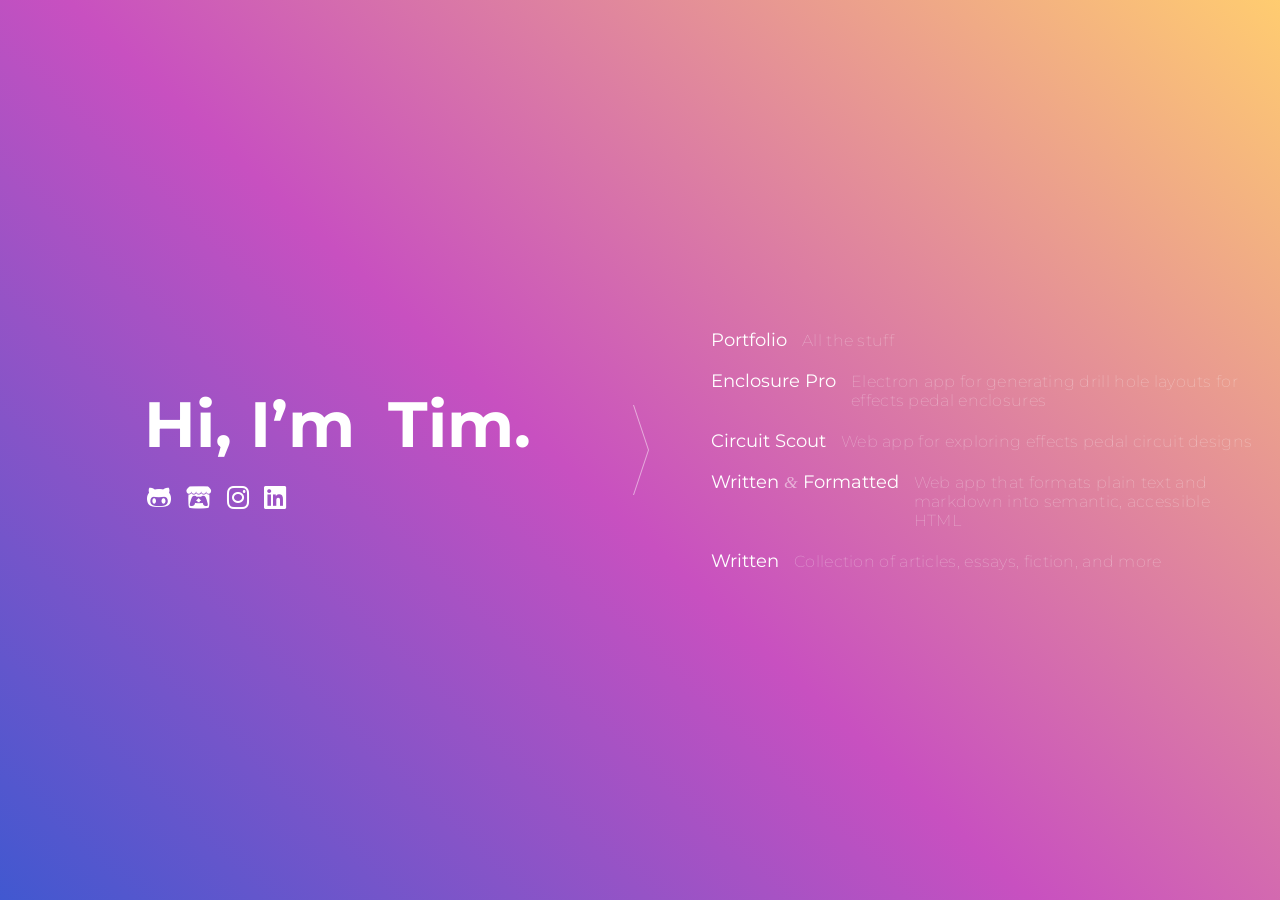
==== index.html @ 77bf146f "Add GA4, SEO metadata, sitemap generator, and robots.txt" ====
<!DOCTYPE html>
<html>
  <head>
    <!-- Google tag (gtag.js) -->
    <script async src="https://www.googletagmanager.com/gtag/js?id=G-JM2CZ1DLQ4"></script>
    <script>
      window.dataLayer = window.dataLayer || [];
      function gtag(){dataLayer.push(arguments);}
      gtag('js', new Date());

      gtag('config', 'G-JM2CZ1DLQ4');
    </script>
    <meta charset="utf-8">
    <meta name="viewport" content="width=device-width, initial-scale=1.0, maximum-scale=1.0, user-scalable=no">
    <title>Hi, I'm Tim.</title>
    <meta name="description" content="A curated collection of work by educator, media producer, and game designer Tim Samoff.">
    <link rel="canonical" href="https://samoff.com/">
    <link rel="stylesheet" href="css/reset.css">
    <link rel="stylesheet" href="css/main.css">
    <link rel="stylesheet" href="https://cdnjs.cloudflare.com/ajax/libs/font-awesome/6.5.0/css/all.min.css">
    <script type="application/ld+json">
    {
      "@context": "https://schema.org",
      "@graph": [
        {
          "@type": "WebSite",
          "@id": "https://samoff.com/#website",
          "url": "https://samoff.com/",
          "name": "Tim Samoff",
          "author": { "@id": "https://samoff.com/#person" }
        },
        {
          "@type": "Person",
          "@id": "https://samoff.com/#person",
          "name": "Tim Samoff",
          "url": "https://samoff.com",
          "sameAs": [
            "https://github.com/timsamoff",
            "https://timsamoff.itch.io",
            "https://instagram.com/timsamoff",
            "https://linkedin.com/in/timsamoff/"
          ]
        }
      ]
    }
    </script>
  </head>

<body>
    <div class="main-wrapper">
        <div class="container">
            <div class="about-me">
                Hi, I&#8217;m <span class="tim"><a href='mailto:samoff@gmail.com'>Tim</a></span>.
                <span class="regular-text links">
                    <a href="https://github.com/timsamoff"><i class="first fa-brands fa-github-alt"></i></a>
                    <a href="https://timsamoff.itch.io"><i class="fa-brands fa-itch-io"></i></a>
                    <a href="https://instagram.com/timsamoff"><i class="fa-brands fa-instagram"></i></a>
                    <a href="https://linkedin.com/in/timsamoff/"><i class="fa-brands fa-linkedin"></i></a>
                </span>
            </div>
        </div>
        
        <div class="extension-area">
            <div class="divider">
                <svg class="chevron" viewBox="0 0 24 24" preserveAspectRatio="none" fill="none" stroke="currentColor">
                    <path d="M9 18l6-6-6-6" vector-effect="non-scaling-stroke"/>
                </svg>
            </div>
            <div class="projects-list">
                <ul>
                    <li><a href="/portfolio">Portfolio</a>
                    <span class="desc">All the stuff</span></li>
                    <li><a href="/enclosure-pro">Enclosure Pro</a>
                    <span class="desc">Electron app for generating drill hole layouts for effects pedal enclosures</span></li>
                    <li><a href="/circuit-scout">Circuit Scout</a>
                    <span class="desc">Web app for exploring effects pedal circuit designs</span></li>
                    <li><a href="/written/app/">Written <em>&</em> Formatted</a>
                    <span class="desc">Web app that formats plain text and markdown into semantic, accessible HTML</span></li>
                    <li><a href="/written/">Written</a>
                    <span class="desc">Collection of articles, essays, fiction, and more</span></li>
                </ul>
            </div>
        </div>
    </div>
</body>
</html>
---- css/main.css ----
/* http://samoff.com
   by Tim Samoff
*/

@import url('https://fonts.googleapis.com/css?family=Montserrat:200,700&display=swap');

:root {
    /* Main colors */
    --color-bg-start: #4158D0;
    --color-bg-middle: #C850C0;
    --color-bg-end: #FFCC70;
    --color-text-primary: #FFF;
    --color-text-secondary: rgba(255, 255, 255, 0.5);
    --color-link-hover: #22ec36;
    
    /* Black and white variants */
    --color-black: #000;
    --color-white: #FFF;
    
    /* Transparent */
    --color-transparent: transparent;
}

html, body { 
    box-sizing: border-box; 
    height: 100vh; 
    margin: 0; 
}

body {
    font-family: 'Montserrat', sans-serif;
    background: linear-gradient(43deg, var(--color-bg-start) 0%, var(--color-bg-middle) 46%, var(--color-bg-end) 100%);
    display: flex;
    align-items: center;
    padding: 20px;
}

.main-wrapper {
    display: flex;
    align-items: center;
    margin-left: 10%; 
    flex-wrap: wrap;
    gap: 20px;
    max-width: 100%;
}

.container {
    animation: 1s ease-out slideAndFade;
}

.about-me { 
    color: var(--color-text-primary); 
    line-height: 1.2; 
    font-weight: 700; 
    font-size: 3em;
}

.extension-area {
    display: flex;
    align-items: stretch;
    margin-left: 60px;
    opacity: 0;
    animation: fadeIn 0.5s ease-out forwards;
    animation-delay: 1s; 
    flex-shrink: 0;
    max-width: 100%;
    min-height: 180px;
}

.divider {
    width: 60px;
    display: flex;
    justify-content: center;
    align-items: center;
    flex-shrink: 0; 
}

.chevron {
    width: 100%;
    height: 180px;
    display: block; 
    color: var(--color-text-secondary);
    stroke-width: 1px;
    flex-shrink: 0;
}

@keyframes expandWidth {
    0% { width: 0; opacity: 0; }
    100% { width: 100%; opacity: 1; }
}

@keyframes fadeIn {
    to { opacity: 1; }
}

.projects-list {
    overflow: hidden;
    width: 0;
    animation: expandWidth 0.8s ease-out forwards;
    animation-delay: 1s;
    margin-left: 40px;
    height: auto;
    display: flex;
    align-items: center;
    min-width: 0;
}

.projects-list ul {
    list-style: none;
    padding: 0;
    margin: 0;
    display: flex;
    flex-direction: column;
    justify-content: center;
    width: 100%;
}

.projects-list li {
    display: flex;
    align-items: baseline;
    gap: 10px;
    font-size: 0.8em;
    font-weight: 400;
    margin-bottom: 20px;
    flex-wrap: wrap;
}

.projects-list li:last-child {
    margin-bottom: 0;
}

.projects-list a {
    color: var(--color-text-primary);
    text-decoration: none;
    transition: .5s ease;
    white-space: nowrap;
    flex-shrink: 0;
}

.projects-list a:hover {
    color: var(--color-link-hover);
}

.projects-list li .desc {
    font-size: 1em;
    font-weight: 200;
    color: var(--color-text-secondary);
    letter-spacing: 0.3px;
    white-space: normal;
    opacity: 0.7;
    transition: opacity 0.3s ease;
    word-wrap: break-word;
    overflow-wrap: break-word;
    min-width: 0;
}

.projects-list li:hover .desc {
    opacity: 1;
}

.regular-text { 
    display: flex; 
    margin-top: 20px; 
    font-weight: 200; 
    font-size: .4em; 
}

.about-me a, .regular-text a { 
    color: var(--color-text-primary); 
    margin-left: 15px; 
}

.first { 
    margin-left: -12px !important; 
}

.tim a {
    display: inline-block;
    color: var(--color-text-primary);
    text-decoration: none;
    transition: color .5s ease;
    animation: pulse-puff 3s infinite ease-in-out;
}

@keyframes pulse-puff {
    0%, 100% {
        text-shadow: 0 0 0px rgba(255, 255, 255, 0);
    }
    50% {
        text-shadow: 0 0 10px rgba(255, 255, 255, 0.4),
                     0 0 20px rgba(255, 255, 255, 0.2);
    }
}

.tim a:hover {
    color: var(--color-link-hover);
    animation: none;
    text-shadow: none;
}

.tim a:hover, .links a:hover { 
    color: var(--color-link-hover); 
    transition: .5s ease; 
}

@keyframes slideAndFade {
    0% { transform: translateX(-5%); opacity: 0; }
    100% { transform: translateX(0); opacity: 1; }
}

.projects-list a em {
    font-style: italic;
    font-family: serif;
    font-weight: 400;
    color: var(--color-text-secondary);
}

/* All screens except largest (1200px+) */
@media (max-width: 1199px) {
    .main-wrapper {
        margin-left: 5%;
        flex-direction: column;
        align-items: flex-start;
        padding: 20px;
        width: 100%;
        box-sizing: border-box;
        gap: 15px;
        flex-wrap: wrap;
    }

    .container {
        width: 100%;
    }

    .about-me {
        font-size: 2em;
        line-height: 1.3;
    }

    .regular-text {
        font-size: 0.7em;
        margin-top: 12px;
        flex-wrap: wrap;
    }

    .about-me a, .regular-text a {
        margin-left: 12px;
    }

    .first {
        margin-left: -8px !important;
    }

    .extension-area {
        margin-left: 0;
        margin-top: 18px;
        flex-direction: row;
        align-items: stretch;
        width: 100%;
        box-sizing: border-box;
        min-height: 180px;
    }

    .divider {
        width: 25px;
        margin-right: 10px;
        flex-shrink: 0;
        display: flex;
        justify-content: center;
        align-items: center;
    }

    .chevron {
        height: 180px;
        width: 100%;
        flex-shrink: 0;
    }

    .projects-list {
        margin-left: 0;
        height: auto;
        width: calc(100% - 35px) !important;
        animation: none;
        opacity: 1;
        overflow: visible;
        padding: 0;
        flex: 1;
        box-sizing: border-box;
        display: flex;
        align-items: center;
    }

    .projects-list ul {
        height: auto;
        width: 100%;
    }

    .projects-list li {
        flex-direction: column;
        align-items: flex-start;
        gap: 2px;
        font-size: 1em;
        margin-bottom: 12px;
        width: 100%;
    }

    .projects-list li .desc {
        font-size: 0.9em;
        white-space: normal;
        opacity: 0.8;
        padding-left: 0;
        line-height: 1.3;
    }

    .projects-list a {
        font-size: 1em;
        white-space: nowrap;
    }

    .projects-list a em {
        font-style: italic;
        font-family: serif;
    }

    @keyframes expandWidth {
        0% { width: 0; opacity: 0; }
        100% { width: 100%; opacity: 1; }
    }
}

/* Large screens - side by side with larger fonts */
@media (min-width: 1200px) {
    .main-wrapper {
        margin-left: 10%;
        flex-direction: row;
        align-items: center;
        padding: 0;
        gap: 20px;
        flex-wrap: nowrap;
        max-width: 90vw;
    }

    .container {
        width: auto;
        flex-shrink: 0;
    }

    .about-me {
        font-size: 4em;
        line-height: 1.2;
    }

    .regular-text {
        font-size: .4em;
        margin-top: 20px;
    }

    .about-me a, .regular-text a {
        margin-left: 15px;
    }

    .first {
        margin-left: -12px !important;
    }

    .extension-area {
        margin-left: 60px;
        flex-direction: row;
        align-items: center;
        margin-top: 0;
        flex-shrink: 1;
        min-width: 0;
        max-width: 100%;
        min-height: 180px;
    }

    .divider {
        width: 60px;
        margin-right: 0;
        flex-shrink: 0;
        display: flex;
        justify-content: center;
        align-items: center;
    }

    .chevron {
        height: 180px;
        width: 100%;
    }

    .projects-list {
        height: auto;
        width: 0;
        margin-left: 40px;
        animation: expandWidth 0.8s ease-out forwards;
        animation-delay: 1s;
        overflow: visible;
        display: flex;
        align-items: center;
        opacity: 0;
        flex-shrink: 1;
        min-width: 0;
    }

    .projects-list ul {
        height: auto;
        display: flex;
        flex-direction: column;
        justify-content: center;
        width: 100%;
    }

    .projects-list li {
        flex-direction: row;
        align-items: baseline;
        gap: 15px;
        font-size: 1.1em;
        margin-bottom: 20px;
        flex-wrap: wrap;
    }

    .projects-list li:last-child {
        margin-bottom: 0;
    }

    .projects-list li .desc {
        font-size: 0.9em;
        white-space: normal;
        opacity: 0.7;
        word-wrap: break-word;
        overflow-wrap: break-word;
        flex: 1;
        min-width: 100px;
    }

    .projects-list a {
        font-size: 1em;
        flex-shrink: 0;
        white-space: nowrap;
    }
}
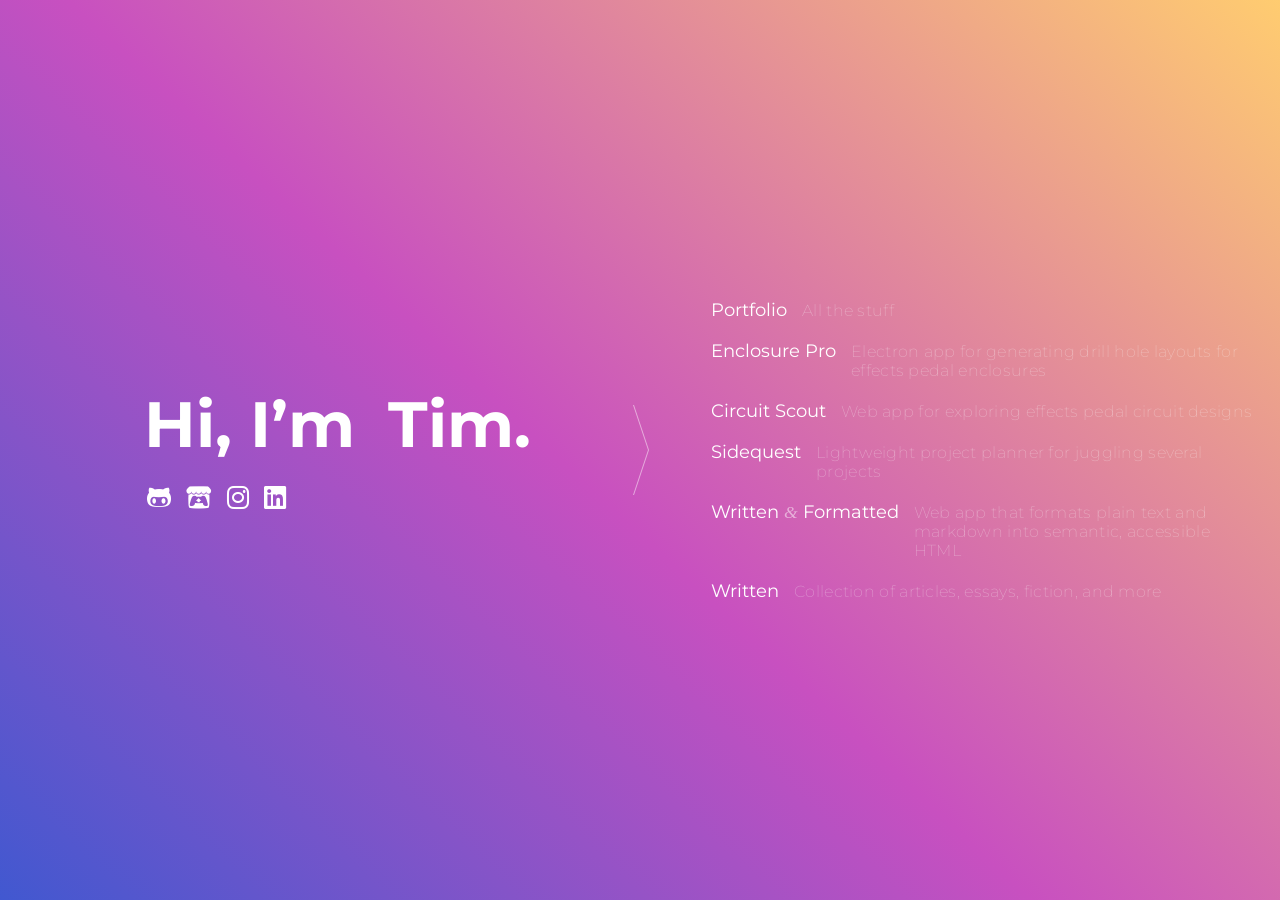
==== commit 935a0fcc: "Add Sidequest to homepage and sitemap at lowercase path" ====
--- a/index.html
+++ b/index.html
@@ -12,7 +12,7 @@
     </script>
     <meta charset="utf-8">
     <meta name="viewport" content="width=device-width, initial-scale=1.0, maximum-scale=1.0, user-scalable=no">
-    <title>Hi, I'm Tim.</title>
+    <title>Tim Samoff | Games, Writing, and Web Apps</title>
     <meta name="description" content="A curated collection of work by educator, media producer, and game designer Tim Samoff.">
     <link rel="canonical" href="https://samoff.com/">
     <link rel="stylesheet" href="css/reset.css">
@@ -74,6 +74,8 @@
                     <span class="desc">Electron app for generating drill hole layouts for effects pedal enclosures</span></li>
                     <li><a href="/circuit-scout">Circuit Scout</a>
                     <span class="desc">Web app for exploring effects pedal circuit designs</span></li>
+                    <li><a href="/sidequest/">Sidequest</a>
+                    <span class="desc">Lightweight project planner for juggling several projects</span></li>
                     <li><a href="/written/app/">Written <em>&</em> Formatted</a>
                     <span class="desc">Web app that formats plain text and markdown into semantic, accessible HTML</span></li>
                     <li><a href="/written/">Written</a>
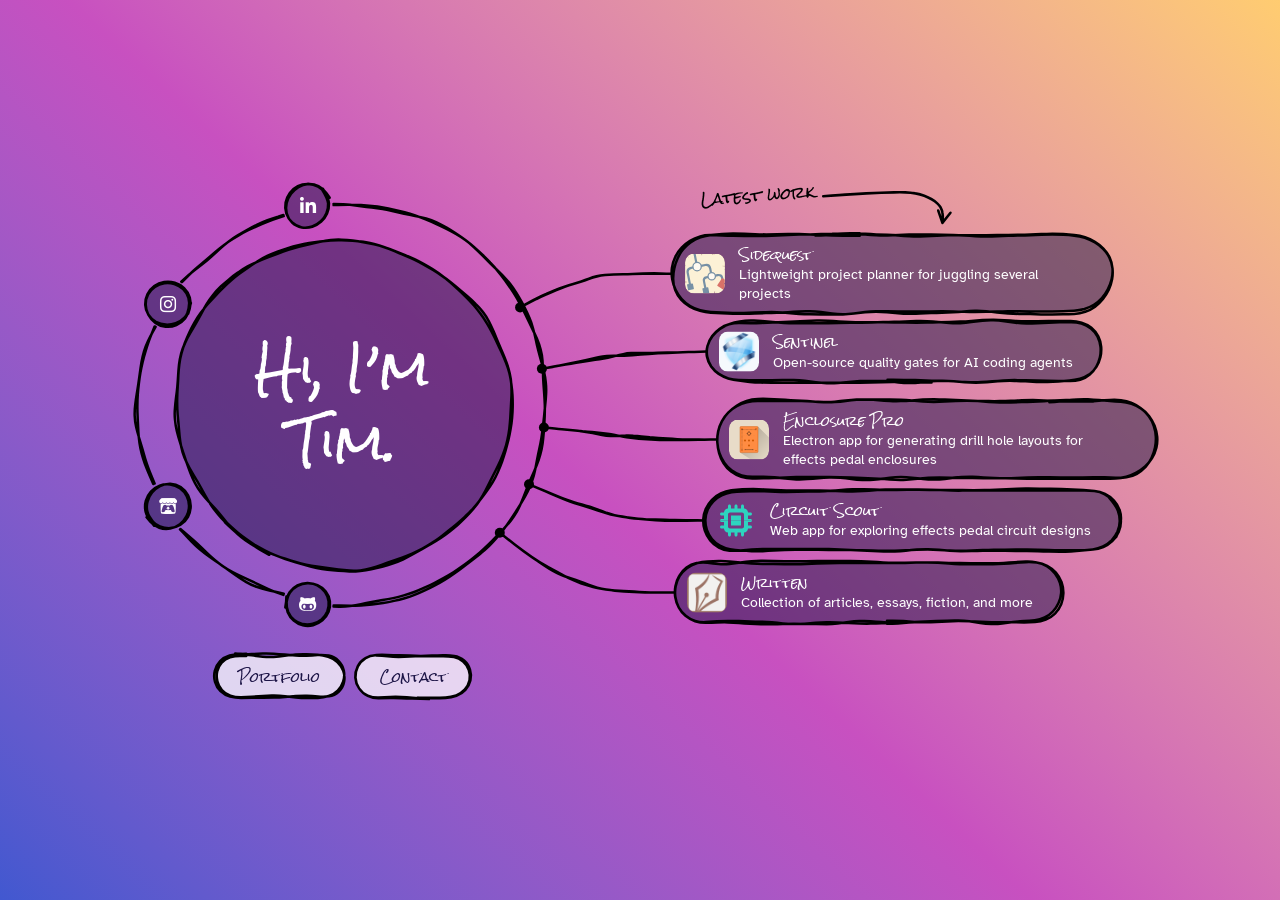
==== commit 1efaf3db: "Redesign home page with hand-drawn ring layout" ====
--- a/index.html
+++ b/index.html
@@ -1,5 +1,5 @@
 <!DOCTYPE html>
-<html>
+<html lang="en" class="no-js">
   <head>
     <!-- Google tag (gtag.js) -->
     <script async src="https://www.googletagmanager.com/gtag/js?id=G-JM2CZ1DLQ4"></script>
@@ -11,13 +11,19 @@
       gtag('config', 'G-JM2CZ1DLQ4');
     </script>
     <meta charset="utf-8">
-    <meta name="viewport" content="width=device-width, initial-scale=1.0, maximum-scale=1.0, user-scalable=no">
-    <title>Tim Samoff | Games, Writing, and Web Apps</title>
+    <meta name="viewport" content="width=device-width, initial-scale=1">
+    <title>Tim Samoff | Games, Apps, and Writing</title>
     <meta name="description" content="A curated collection of work by educator, media producer, and game designer Tim Samoff.">
     <link rel="canonical" href="https://samoff.com/">
-    <link rel="stylesheet" href="css/reset.css">
-    <link rel="stylesheet" href="css/main.css">
+    <link rel="icon" href="favicon.ico" sizes="any">
+    <link rel="icon" href="favicon.png" type="image/png" sizes="32x32">
+    <link rel="apple-touch-icon" href="apple-touch-icon.png">
+    <script>document.documentElement.className = 'js';</script>
+    <link rel="preconnect" href="https://fonts.googleapis.com">
+    <link rel="preconnect" href="https://fonts.gstatic.com" crossorigin>
+    <link rel="stylesheet" href="https://fonts.googleapis.com/css2?family=Atkinson+Hyperlegible:wght@400;700&family=Rock+Salt&display=swap">
     <link rel="stylesheet" href="https://cdnjs.cloudflare.com/ajax/libs/font-awesome/6.5.0/css/all.min.css">
+    <link rel="stylesheet" href="css/home.css">
     <script type="application/ld+json">
     {
       "@context": "https://schema.org",
@@ -46,43 +52,95 @@
     </script>
   </head>
 
-<body>
-    <div class="main-wrapper">
-        <div class="container">
-            <div class="about-me">
-                Hi, I&#8217;m <span class="tim"><a href='mailto:samoff@gmail.com'>Tim</a></span>.
-                <span class="regular-text links">
-                    <a href="https://github.com/timsamoff"><i class="first fa-brands fa-github-alt"></i></a>
-                    <a href="https://timsamoff.itch.io"><i class="fa-brands fa-itch-io"></i></a>
-                    <a href="https://instagram.com/timsamoff"><i class="fa-brands fa-instagram"></i></a>
-                    <a href="https://linkedin.com/in/timsamoff/"><i class="fa-brands fa-linkedin"></i></a>
-                </span>
-            </div>
+  <body>
+    <main class="stage">
+      <!-- Lines, circle, and arrow are drawn here by js/home.js. -->
+      <svg class="ink" aria-hidden="true" focusable="false"></svg>
+      <div class="zone" aria-hidden="true"></div>
+      <div class="orbit-probe" aria-hidden="true"></div>
+
+      <header class="hub">
+        <h1>Hi, I&#8217;m<br>Tim.</h1>
+
+        <!-- Shows the lines from js/lines.js on hover, click, or tap. -->
+        <p class="hub-say" aria-live="polite"></p>
+        <button class="hub-btn" type="button" aria-label="More about Tim"></button>
+
+        <!-- Small screens: shows the tapped project. -->
+        <div class="hub-detail" aria-live="polite">
+          <p class="d-name"></p>
+          <p class="d-desc"></p>
+          <a class="d-open" href="#">Open</a>
         </div>
-        
-        <div class="extension-area">
-            <div class="divider">
-                <svg class="chevron" viewBox="0 0 24 24" preserveAspectRatio="none" fill="none" stroke="currentColor">
-                    <path d="M9 18l6-6-6-6" vector-effect="non-scaling-stroke"/>
-                </svg>
-            </div>
-            <div class="projects-list">
-                <ul>
-                    <li><a href="/portfolio">Portfolio</a>
-                    <span class="desc">All the stuff</span></li>
-                    <li><a href="/enclosure-pro">Enclosure Pro</a>
-                    <span class="desc">Electron app for generating drill hole layouts for effects pedal enclosures</span></li>
-                    <li><a href="/circuit-scout">Circuit Scout</a>
-                    <span class="desc">Web app for exploring effects pedal circuit designs</span></li>
-                    <li><a href="/sidequest/">Sidequest</a>
-                    <span class="desc">Lightweight project planner for juggling several projects</span></li>
-                    <li><a href="/written/app/">Written <em>&</em> Formatted</a>
-                    <span class="desc">Web app that formats plain text and markdown into semantic, accessible HTML</span></li>
-                    <li><a href="/written/">Written</a>
-                    <span class="desc">Collection of articles, essays, fiction, and more</span></li>
-                </ul>
-            </div>
-        </div>
-    </div>
-</body>
-</html>+      </header>
+
+      <nav class="social" aria-label="Elsewhere">
+        <ul>
+          <li><a href="https://github.com/timsamoff" aria-label="GitHub"><i class="fa-brands fa-github-alt" aria-hidden="true"></i></a></li>
+          <li><a href="https://timsamoff.itch.io" aria-label="itch.io"><i class="fa-brands fa-itch-io" aria-hidden="true"></i></a></li>
+          <li><a href="https://instagram.com/timsamoff" aria-label="Instagram"><i class="fa-brands fa-instagram" aria-hidden="true"></i></a></li>
+          <li><a href="https://linkedin.com/in/timsamoff/" aria-label="LinkedIn"><i class="fa-brands fa-linkedin-in" aria-hidden="true"></i></a></li>
+        </ul>
+      </nav>
+
+      <section class="work" aria-labelledby="work-title">
+        <h2 class="tape" id="work-title">Latest work</h2>
+        <ul class="pills">
+          <li>
+            <a class="pill" href="/sidequest/">
+              <span class="glyph"><img src="img/sidequest.svg" alt="" width="40" height="40" draggable="false"></span>
+              <span class="pill-text">
+                <span class="name">Sidequest</span>
+                <span class="desc">Lightweight project planner for juggling several projects</span>
+              </span>
+            </a>
+          </li>
+          <li>
+            <a class="pill" href="/sentinel/">
+              <span class="glyph"><img src="img/sentinel.png" alt="" width="40" height="40" draggable="false"></span>
+              <span class="pill-text">
+                <span class="name">Sentinel</span>
+                <span class="desc">Open-source quality gates for AI coding agents</span>
+              </span>
+            </a>
+          </li>
+          <li>
+            <a class="pill" href="/enclosure-pro">
+              <span class="glyph"><img src="img/enclosure-pro.svg" alt="" width="40" height="40" draggable="false"></span>
+              <span class="pill-text">
+                <span class="name">Enclosure Pro</span>
+                <span class="desc">Electron app for generating drill hole layouts for effects pedal enclosures</span>
+              </span>
+            </a>
+          </li>
+          <li>
+            <a class="pill" href="/circuit-scout">
+              <span class="glyph"><img src="img/circuit-scout.svg" alt="" width="40" height="40" draggable="false"></span>
+              <span class="pill-text">
+                <span class="name">Circuit Scout</span>
+                <span class="desc">Web app for exploring effects pedal circuit designs</span>
+              </span>
+            </a>
+          </li>
+          <li>
+            <a class="pill" href="/written/">
+              <span class="glyph"><img src="img/written.png" alt="" width="40" height="40" draggable="false"></span>
+              <span class="pill-text">
+                <span class="name">Written</span>
+                <span class="desc">Collection of articles, essays, fiction, and more</span>
+              </span>
+            </a>
+          </li>
+        </ul>
+      </section>
+
+      <nav class="actions" aria-label="Portfolio and contact">
+        <a class="btn" href="/portfolio">Portfolio</a>
+        <a class="btn" href="mailto:samoff@gmail.com">Contact</a>
+      </nav>
+    </main>
+
+    <script src="js/lines.js"></script>
+    <script src="js/home.js"></script>
+  </body>
+</html>
--- a/css/home.css
+++ b/css/home.css
@@ -0,0 +1,536 @@
+/* Home page. The wide and compact layouts share one set of markup; see CLAUDE.md.
+   The compact breakpoint must match the media query string in js/home.js. */
+
+:root {
+    --bg-start: #4158D0;
+    --bg-middle: #C850C0;
+    --bg-end: #FFCC70;
+    --ink: #1c1446;
+    --pen: #000;    /* Every drawn line: circle, ring, pill and icon outlines, connectors. */
+    --note: #fff;   /* Handwritten social names. */
+    --label: #000;  /* The "Latest work" note and its arrow. */
+    --paper: #fff;
+    /* Wash behind white text. Lighter fails contrast at the yellow end. */
+    --tint: rgba(28, 20, 70, 0.5);
+    --line: 2.5px;
+    --edge: 34px;   /* How far outside the ring still counts as the ring. js/home.js measures it. */
+    --font: 'Atkinson Hyperlegible', sans-serif;
+    --display: 'Rock Salt', cursive;
+}
+
+*, *::before, *::after { box-sizing: border-box; }
+
+html { height: 100%; }
+
+body {
+    margin: 0;
+    min-height: 100vh;
+    min-height: 100dvh;
+    font-family: var(--font);
+    color: var(--paper);
+    background: linear-gradient(43deg, var(--bg-start) 0%, var(--bg-middle) 46%, var(--bg-end) 100%) fixed;
+}
+
+/* The same colors as OKLCH, so JS can sway --hue while lightness, and contrast, hold.
+   These override the hex values above in any browser that supports OKLCH. */
+@supports (color: oklch(0.5 0.1 0)) {
+    :root {
+        --bg-start: oklch(0.514 0.186 calc(270.3 + var(--hue, 0)));
+        --bg-middle: oklch(0.628 0.2 calc(330.3 + var(--hue, 0)));
+        --bg-end: oklch(0.872 0.124 calc(80.7 + var(--hue, 0)));
+    }
+}
+
+ul { list-style: none; margin: 0; padding: 0; }
+h1, h2, p { margin: 0; }
+
+.stage {
+    position: relative;
+    height: 100vh;
+    height: 100dvh;
+    min-height: 320px;
+    overflow-x: clip;
+}
+
+/* ---------- Drawn lines ---------- */
+
+.ink {
+    position: absolute;
+    inset: 0;
+    width: 100%;
+    height: 100%;
+    pointer-events: none;
+}
+
+.ink path, .ink circle {
+    fill: none;
+    stroke: var(--pen);
+    stroke-width: var(--line);
+    stroke-linecap: round;
+    stroke-linejoin: round;
+}
+
+.ink .ink-node { fill: var(--pen); stroke: none; }
+.ink .ink-arrow { stroke: var(--label); }
+
+/* Each outlined shape is a wash (sk-fill) under two pen passes (sk-stroke). */
+.ink .sk-fill { fill: var(--tint); stroke: none; }
+.ink .sk-fill.sk-btn { fill: var(--paper); fill-opacity: 0.75; }
+.ink .sk-fill.sk-btn.is-hot { fill: var(--tint); fill-opacity: 1; }
+.ink .sk-fill.sk-badge.is-hot,
+.ink .sk-fill.is-on { fill: var(--paper); }
+.ink .sk-stroke.sk-pill.is-hot { stroke-width: 4px; }
+
+/* ---------- Circle ---------- */
+
+.zone, .hub {
+    position: absolute;
+    left: var(--cx);
+    top: var(--cy);
+    translate: -50% -50%;
+    border-radius: 50%;
+    touch-action: none;
+}
+
+.zone {
+    width: calc(2 * (var(--orbit-r) + var(--edge)));
+    height: calc(2 * (var(--orbit-r) + var(--edge)));
+}
+
+.orbit-probe {
+    position: absolute;
+    left: 0;
+    top: 0;
+    width: var(--orbit-r);
+    height: 0;
+    visibility: hidden;
+}
+
+.hub {
+    width: calc(2 * var(--hub-r));
+    height: calc(2 * var(--hub-r));
+    display: grid;
+    place-items: center;
+    text-align: center;
+}
+
+.hub h1 {
+    font-family: var(--display);
+    font-weight: 400;
+    font-size: calc(var(--hub-r) * 0.3);
+    line-height: 1.5;
+    user-select: none;
+}
+
+.hub-detail { display: none; }
+
+/* The greeting and the line that replaces it share the same spot. */
+.hub h1, .hub-say { grid-area: 1 / 1; }
+
+.hub-say {
+    max-width: calc(var(--hub-r) * 1.6);
+    font-family: var(--display);
+    font-size: calc(var(--hub-r) * 0.24);
+    line-height: 1.5;
+    text-wrap: balance;
+    white-space: pre-line;   /* A newline in js/lines.js forces a break. */
+    opacity: 0;
+    pointer-events: none;
+    user-select: none;
+}
+
+.is-saying h1 { opacity: 0; }
+
+.is-saying .hub-say {
+    opacity: 1;
+    animation: write-on 0.4s steps(7) both;
+}
+
+/* The greeting wipes back in the same way. JS removes the class when it finishes. */
+.wipe-in h1 { animation: write-on 0.4s steps(7) both; }
+
+.has-detail .hub-say,
+.has-detail .hub-btn { display: none; }
+
+/* Wipes text in from the left in a few steps, like handwriting. */
+@keyframes write-on {
+    from { clip-path: inset(-20% 100% -20% -10%); }
+    to { clip-path: inset(-20% -10% -20% -10%); }
+}
+
+@media (prefers-reduced-motion: reduce) {
+    .is-saying .hub-say,
+    .wipe-in h1,
+    .social-note.is-on { animation: none; }
+}
+
+/* Invisible button covering the circle. */
+.hub-btn {
+    position: absolute;
+    inset: 0;
+    padding: 0;
+    border: 0;
+    border-radius: 50%;
+    background: none;
+    cursor: pointer;
+    touch-action: none;
+    -webkit-tap-highlight-color: transparent;
+}
+
+.hub-btn:focus-visible {
+    outline: 3px solid var(--paper);
+    outline-offset: -6px;
+}
+
+/* Without JavaScript nothing draws the circle, so CSS does. */
+.no-js .hub,
+.no-js .pill,
+.no-js .social a {
+    border: var(--line) solid var(--pen);
+    background: var(--tint);
+}
+.no-js .btn { background: rgba(255, 255, 255, 0.75); }
+
+/* ---------- Shared pieces ---------- */
+
+/* The "Latest work" note. */
+.tape {
+    display: inline-block;
+    color: var(--label);
+    font-family: var(--display);
+    font-size: 0.95rem;
+    font-weight: 400;
+    line-height: 1.4;
+    white-space: nowrap;
+    rotate: -4deg;
+}
+
+.pill {
+    display: flex;
+    align-items: center;
+    gap: 14px;
+    color: var(--paper);
+    text-decoration: none;
+    border-radius: 999px;
+    -webkit-tap-highlight-color: transparent;
+}
+
+.glyph {
+    position: relative;
+    flex: none;
+    display: block;
+    width: 40px;
+    height: 40px;
+}
+
+.glyph img {
+    display: block;
+    width: 100%;
+    height: 100%;
+    border-radius: 22%;
+}
+
+/* Two-tone ring: white between two ink lines, so it shows at both ends of the gradient. */
+.pill:focus-visible,
+.social a:focus-visible {
+    outline: 3px solid var(--paper);
+    outline-offset: 2px;
+    box-shadow: 0 0 0 7px var(--ink);
+}
+
+.social a {
+    display: grid;
+    place-items: center;
+    width: 44px;
+    height: 44px;
+    border-radius: 50%;
+    color: var(--paper);
+    font-size: 1.15rem;
+    text-decoration: none;
+    touch-action: none;
+}
+
+.social a:hover,
+.social a:focus-visible { color: var(--ink); }
+
+/* Handwritten name that appears beside a hovered or focused social icon.
+   JS creates it and sets left and top. */
+.social-note {
+    position: absolute;
+    translate: -50% -50%;
+    rotate: -4deg;
+    font-family: var(--display);
+    font-size: 0.8rem;
+    line-height: 1.4;
+    color: var(--note);
+    white-space: nowrap;
+    pointer-events: none;
+    opacity: 0;
+}
+
+.social-note.is-on {
+    opacity: 1;
+    animation: write-on 0.3s steps(5) both;
+}
+
+.actions {
+    position: absolute;
+    display: flex;
+    gap: 12px;
+}
+
+.btn, .d-open {
+    display: inline-block;
+    color: var(--ink);
+    font-family: var(--display);
+    font-weight: 400;
+    line-height: 1.2;
+    text-decoration: none;
+    border-radius: 999px;
+    white-space: nowrap;
+}
+
+.btn {
+    padding: 14px 24px 12px;
+    font-size: 0.82rem;
+}
+
+/* Hover and focus turn the text white on the dark wash. Hover is limited to devices that
+   hover, since touch leaves :hover stuck. */
+.btn:focus-visible,
+.d-open:focus-visible { color: var(--paper); }
+
+@media (hover: hover) {
+    .btn:hover,
+    .d-open:hover { color: var(--paper); }
+}
+
+.btn:focus-visible,
+.d-open:focus-visible {
+    outline: 3px solid var(--paper);
+    outline-offset: 5px;
+}
+
+/* Without JavaScript the angles are not set, so five entries get fixed ones. */
+.no-js .pills li:nth-child(1) { --a: -90deg; }
+.no-js .pills li:nth-child(2) { --a: -18deg; }
+.no-js .pills li:nth-child(3) { --a: 54deg; }
+.no-js .pills li:nth-child(4) { --a: 126deg; }
+.no-js .pills li:nth-child(5) { --a: 198deg; }
+
+/* ---------- Wide layout ---------- */
+
+@media (min-width: 821px) and (min-height: 601px) {
+    .stage {
+        --hub-r: clamp(110px, min(13vw, 22vh), 200px);
+        --orbit-r: calc(var(--hub-r) + 36px);
+        /* The ring (plus the icons riding it), the gap, and the pill column are
+           centered as one block. 22px is half a social icon. */
+        --ring-w: calc(2 * var(--orbit-r) + 44px);
+        --gap: clamp(56px, 8vw, 150px);
+        --col: min(492px, 100vw - var(--ring-w) - var(--gap) - 48px);
+        --cx: calc(50% - (var(--ring-w) + var(--gap) + var(--col)) / 2 + var(--ring-w) / 2);
+        --cy: 45%;
+    }
+
+    /* Social icons ride the ring. JS turns it by setting --theta on the stage. */
+    .social li {
+        position: absolute;
+        left: var(--cx);
+        top: var(--cy);
+        width: 0;
+        height: 0;
+        --turn: calc(var(--theta, 0deg) + var(--a));
+        transform: rotate(var(--turn)) translateX(var(--orbit-r)) rotate(calc(-1 * var(--turn)));
+    }
+    .social li:nth-child(1) { --a: 100deg; }
+    .social li:nth-child(2) { --a: 150deg; }
+    .social li:nth-child(3) { --a: 210deg; }
+    .social li:nth-child(4) { --a: 260deg; }
+
+    .social a {
+        position: absolute;
+        left: -22px;
+        top: -22px;
+    }
+
+    .work {
+        position: absolute;
+        left: calc(var(--cx) + var(--ring-w) / 2 + var(--gap));
+        width: var(--col);
+        top: var(--cy);
+        translate: 0 -50%;
+    }
+
+    .tape { margin: 0 0 26px 30px; }
+
+    .pills {
+        display: flex;
+        flex-direction: column;
+        align-items: flex-start;
+        gap: 14px;
+    }
+
+    .pills li:nth-child(2), .pills li:nth-child(4) { margin-left: 34px; }
+    .pills li:nth-child(3) { margin-left: 52px; }
+
+    .pill {
+        max-width: 440px;
+        padding: 10px 30px 10px 12px;
+    }
+
+    .pill-text { display: block; }
+
+    .name {
+        display: block;
+        font-family: var(--display);
+        font-weight: 400;
+        font-size: 0.8rem;
+        line-height: 1.5;
+    }
+
+    .desc {
+        display: block;
+        margin-top: 2px;
+        font-size: 0.88rem;
+        line-height: 1.3;
+    }
+
+    .pill:hover .name {
+        text-decoration: underline;
+        text-decoration-thickness: 2px;
+        text-underline-offset: 3px;
+    }
+
+    .actions {
+        left: var(--cx);
+        top: calc(var(--cy) + var(--orbit-r) + 48px);
+        translate: -50% 0;
+    }
+}
+
+/* ---------- Compact layout ---------- */
+
+@media (max-width: 820px), (max-height: 600px) {
+    .stage {
+        --size: min(100vw - 24px, 100dvh - 200px, 420px);
+        --orbit-r: calc(var(--size) / 2 - 26px);
+        --hub-r: calc(var(--orbit-r) - 38px);
+        --cx: 50%;
+        /* Centered between the label at the top and the buttons at the bottom. */
+        --cy: calc(50dvh - 42px);
+    }
+
+    .tape {
+        position: absolute;
+        left: 16px;
+        top: 18px;
+    }
+
+    /* Project circles ride the ring. */
+    .pills li {
+        position: absolute;
+        left: var(--cx);
+        top: var(--cy);
+        width: 0;
+        height: 0;
+        --turn: calc(var(--theta, 0deg) + var(--a));
+        transform: rotate(var(--turn)) translateX(var(--orbit-r)) rotate(calc(-1 * var(--turn)));
+    }
+    /* js/home.js sets --a on each item, spacing them evenly for any count. */
+
+    .pill {
+        position: absolute;
+        left: -26px;
+        top: -26px;
+        width: 52px;
+        height: 52px;
+        justify-content: center;
+        touch-action: none;
+    }
+
+    .glyph { width: 30px; height: 30px; }
+
+    /* Name and description stay available to screen readers. */
+    .pill-text,
+    .has-detail .hub h1 {
+        position: absolute;
+        width: 1px;
+        height: 1px;
+        overflow: hidden;
+        clip-path: inset(50%);
+        white-space: nowrap;
+    }
+
+    .has-detail .hub-detail {
+        display: flex;
+        flex-direction: column;
+        align-items: center;
+        gap: 6px;
+        padding: 0 calc(var(--hub-r) * 0.24);
+    }
+
+    .d-name {
+        font-family: var(--display);
+        font-weight: 400;
+        font-size: 0.78rem;
+        line-height: 1.4;
+    }
+
+    .d-desc {
+        font-size: 0.78rem;
+        line-height: 1.3;
+    }
+
+    .d-open {
+        margin-top: 8px;
+        padding: 11px 20px 9px;
+        font-size: 0.72rem;
+    }
+
+    .social {
+        position: absolute;
+        left: 0;
+        right: 0;
+        bottom: 78px;
+    }
+
+    .social ul {
+        display: flex;
+        justify-content: center;
+        gap: 14px;
+    }
+
+    .actions {
+        left: 0;
+        right: 0;
+        bottom: 16px;
+        justify-content: center;
+    }
+}
+
+/* Short and wide (a phone on its side): circle left, everything else right. */
+@media (max-height: 600px) and (min-aspect-ratio: 5/4) {
+    .stage {
+        --size: min(100dvh - 40px, 46vw, 420px);
+        --cx: 27%;
+        --cy: 50%;
+    }
+
+    .tape {
+        left: 56%;
+        top: 16%;
+    }
+
+    .social {
+        left: 50%;
+        bottom: auto;
+        top: calc(50% - 34px);
+    }
+
+    .actions {
+        left: 50%;
+        bottom: auto;
+        top: calc(50% + 30px);
+    }
+}
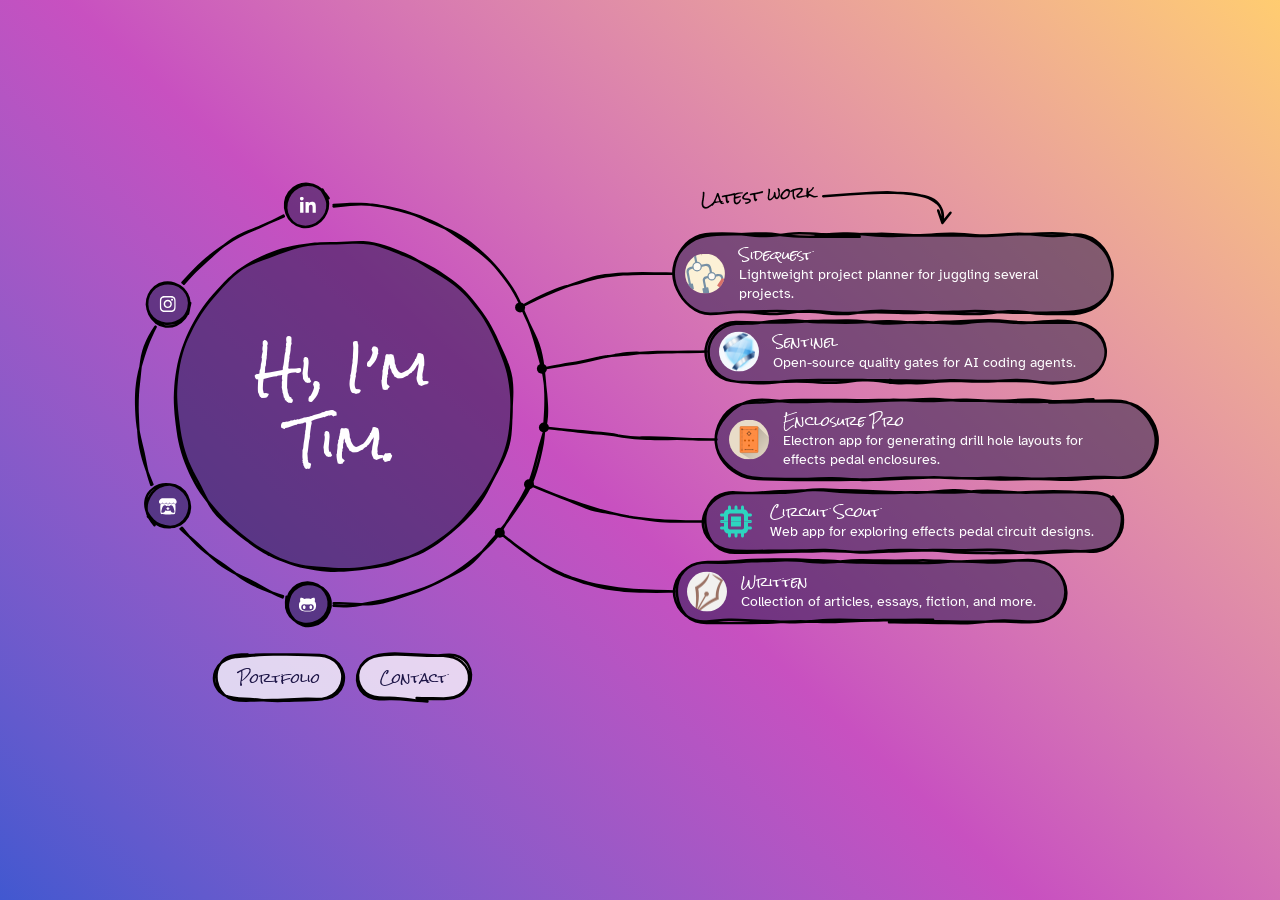
==== commit 7194353e: "Add gate checks, tokens, a11y fixes, circle icons, and icon refresh script" ====
--- a/index.html
+++ b/index.html
@@ -13,7 +13,7 @@
     <meta charset="utf-8">
     <meta name="viewport" content="width=device-width, initial-scale=1">
     <title>Tim Samoff | Games, Apps, and Writing</title>
-    <meta name="description" content="A curated collection of work by educator, media producer, and game designer Tim Samoff.">
+    <meta name="description" content="Tim Samoff is a Southern California-based game designer, educator, and media producer creating games, apps, interactive experiences, and written work.">
     <link rel="canonical" href="https://samoff.com/">
     <link rel="icon" href="favicon.ico" sizes="any">
     <link rel="icon" href="favicon.png" type="image/png" sizes="32x32">
@@ -22,7 +22,6 @@
     <link rel="preconnect" href="https://fonts.googleapis.com">
     <link rel="preconnect" href="https://fonts.gstatic.com" crossorigin>
     <link rel="stylesheet" href="https://fonts.googleapis.com/css2?family=Atkinson+Hyperlegible:wght@400;700&family=Rock+Salt&display=swap">
-    <link rel="stylesheet" href="https://cdnjs.cloudflare.com/ajax/libs/font-awesome/6.5.0/css/all.min.css">
     <link rel="stylesheet" href="css/home.css">
     <script type="application/ld+json">
     {
@@ -64,7 +63,6 @@
 
         <!-- Shows the lines from js/lines.js on hover, click, or tap. -->
         <p class="hub-say" aria-live="polite"></p>
-        <button class="hub-btn" type="button" aria-label="More about Tim"></button>
 
         <!-- Small screens: shows the tapped project. -->
         <div class="hub-detail" aria-live="polite">
@@ -74,15 +72,6 @@
         </div>
       </header>
 
-      <nav class="social" aria-label="Elsewhere">
-        <ul>
-          <li><a href="https://github.com/timsamoff" aria-label="GitHub"><i class="fa-brands fa-github-alt" aria-hidden="true"></i></a></li>
-          <li><a href="https://timsamoff.itch.io" aria-label="itch.io"><i class="fa-brands fa-itch-io" aria-hidden="true"></i></a></li>
-          <li><a href="https://instagram.com/timsamoff" aria-label="Instagram"><i class="fa-brands fa-instagram" aria-hidden="true"></i></a></li>
-          <li><a href="https://linkedin.com/in/timsamoff/" aria-label="LinkedIn"><i class="fa-brands fa-linkedin-in" aria-hidden="true"></i></a></li>
-        </ul>
-      </nav>
-
       <section class="work" aria-labelledby="work-title">
         <h2 class="tape" id="work-title">Latest work</h2>
         <ul class="pills">
@@ -91,7 +80,7 @@
               <span class="glyph"><img src="img/sidequest.svg" alt="" width="40" height="40" draggable="false"></span>
               <span class="pill-text">
                 <span class="name">Sidequest</span>
-                <span class="desc">Lightweight project planner for juggling several projects</span>
+                <span class="desc">Lightweight project planner for juggling several projects.</span>
               </span>
             </a>
           </li>
@@ -100,7 +89,7 @@
               <span class="glyph"><img src="img/sentinel.png" alt="" width="40" height="40" draggable="false"></span>
               <span class="pill-text">
                 <span class="name">Sentinel</span>
-                <span class="desc">Open-source quality gates for AI coding agents</span>
+                <span class="desc">Open-source quality gates for AI coding agents.</span>
               </span>
             </a>
           </li>
@@ -109,7 +98,7 @@
               <span class="glyph"><img src="img/enclosure-pro.svg" alt="" width="40" height="40" draggable="false"></span>
               <span class="pill-text">
                 <span class="name">Enclosure Pro</span>
-                <span class="desc">Electron app for generating drill hole layouts for effects pedal enclosures</span>
+                <span class="desc">Electron app for generating drill hole layouts for effects pedal enclosures.</span>
               </span>
             </a>
           </li>
@@ -118,7 +107,7 @@
               <span class="glyph"><img src="img/circuit-scout.svg" alt="" width="40" height="40" draggable="false"></span>
               <span class="pill-text">
                 <span class="name">Circuit Scout</span>
-                <span class="desc">Web app for exploring effects pedal circuit designs</span>
+                <span class="desc">Web app for exploring effects pedal circuit designs.</span>
               </span>
             </a>
           </li>
@@ -127,12 +116,22 @@
               <span class="glyph"><img src="img/written.png" alt="" width="40" height="40" draggable="false"></span>
               <span class="pill-text">
                 <span class="name">Written</span>
-                <span class="desc">Collection of articles, essays, fiction, and more</span>
+                <span class="desc">Collection of articles, essays, fiction, and more.</span>
               </span>
             </a>
           </li>
         </ul>
       </section>
+
+      <!-- Icons: Font Awesome Free 6.5.0, CC BY 4.0, fontawesome.com -->
+      <nav class="social" aria-label="Elsewhere">
+        <ul>
+          <li><a href="https://github.com/timsamoff" aria-label="GitHub"><svg viewBox="0 0 480 512" aria-hidden="true" focusable="false"><path d="M186.1 328.7c0 20.9-10.9 55.1-36.7 55.1s-36.7-34.2-36.7-55.1 10.9-55.1 36.7-55.1 36.7 34.2 36.7 55.1zM480 278.2c0 31.9-3.2 65.7-17.5 95-37.9 76.6-142.1 74.8-216.7 74.8-75.8 0-186.2 2.7-225.6-74.8-14.6-29-20.2-63.1-20.2-95 0-41.9 13.9-81.5 41.5-113.6-5.2-15.8-7.7-32.4-7.7-48.8 0-21.5 4.9-32.3 14.6-51.8 45.3 0 74.3 9 108.8 36 29-6.9 58.8-10 88.7-10 27 0 54.2 2.9 80.4 9.2 34-26.7 63-35.2 107.8-35.2 9.8 19.5 14.6 30.3 14.6 51.8 0 16.4-2.6 32.7-7.7 48.2 27.5 32.4 39 72.3 39 114.2zm-64.3 50.5c0-43.9-26.7-82.6-73.5-82.6-18.9 0-37 3.4-56 6-14.9 2.3-29.8 3.2-45.1 3.2-15.2 0-30.1-.9-45.1-3.2-18.7-2.6-37-6-56-6-46.8 0-73.5 38.7-73.5 82.6 0 87.8 80.4 101.3 150.4 101.3h48.2c70.3 0 150.6-13.4 150.6-101.3zm-82.6-55.1c-25.8 0-36.7 34.2-36.7 55.1s10.9 55.1 36.7 55.1 36.7-34.2 36.7-55.1-10.9-55.1-36.7-55.1z"/></svg></a></li>
+          <li><a href="https://timsamoff.itch.io" aria-label="itch.io"><svg viewBox="0 0 512 512" aria-hidden="true" focusable="false"><path d="M71.92 34.77C50.2 47.67 7.4 96.84 7 109.73v21.34c0 27.06 25.29 50.84 48.25 50.84 27.57 0 50.54-22.85 50.54-50 0 27.12 22.18 50 49.76 50s49-22.85 49-50c0 27.12 23.59 50 51.16 50h.5c27.57 0 51.16-22.85 51.16-50 0 27.12 21.47 50 49 50s49.76-22.85 49.76-50c0 27.12 23 50 50.54 50 23 0 48.25-23.78 48.25-50.84v-21.34c-.4-12.9-43.2-62.07-64.92-75C372.56 32.4 325.76 32 256 32S91.14 33.1 71.92 34.77zm132.32 134.39c-22 38.4-77.9 38.71-99.85.25-13.17 23.14-43.17 32.07-56 27.66-3.87 40.15-13.67 237.13 17.73 269.15 80 18.67 302.08 18.12 379.76 0 31.65-32.27 21.32-232 17.75-269.15-12.92 4.44-42.88-4.6-56-27.66-22 38.52-77.85 38.1-99.85-.24-7.1 12.49-23.05 28.94-51.76 28.94a57.54 57.54 0 0 1-51.75-28.94zm-41.58 53.77c16.47 0 31.09 0 49.22 19.78a436.91 436.91 0 0 1 88.18 0C318.22 223 332.85 223 349.31 223c52.33 0 65.22 77.53 83.87 144.45 17.26 62.15-5.52 63.67-33.95 63.73-42.15-1.57-65.49-32.18-65.49-62.79-39.25 6.43-101.93 8.79-155.55 0 0 30.61-23.34 61.22-65.49 62.79-28.42-.06-51.2-1.58-33.94-63.73 18.67-67 31.56-144.45 83.88-144.45zM256 270.79s-44.38 40.77-52.35 55.21l29-1.17v25.32c0 1.55 21.34.16 23.33.16 11.65.54 23.31 1 23.31-.16v-25.28l29 1.17c-8-14.48-52.35-55.24-52.35-55.24z"/></svg></a></li>
+          <li><a href="https://instagram.com/timsamoff" aria-label="Instagram"><svg viewBox="0 0 448 512" aria-hidden="true" focusable="false"><path d="M224.1 141c-63.6 0-114.9 51.3-114.9 114.9s51.3 114.9 114.9 114.9S339 319.5 339 255.9 287.7 141 224.1 141zm0 189.6c-41.1 0-74.7-33.5-74.7-74.7s33.5-74.7 74.7-74.7 74.7 33.5 74.7 74.7-33.6 74.7-74.7 74.7zm146.4-194.3c0 14.9-12 26.8-26.8 26.8-14.9 0-26.8-12-26.8-26.8s12-26.8 26.8-26.8 26.8 12 26.8 26.8zm76.1 27.2c-1.7-35.9-9.9-67.7-36.2-93.9-26.2-26.2-58-34.4-93.9-36.2-37-2.1-147.9-2.1-184.9 0-35.8 1.7-67.6 9.9-93.9 36.1s-34.4 58-36.2 93.9c-2.1 37-2.1 147.9 0 184.9 1.7 35.9 9.9 67.7 36.2 93.9s58 34.4 93.9 36.2c37 2.1 147.9 2.1 184.9 0 35.9-1.7 67.7-9.9 93.9-36.2 26.2-26.2 34.4-58 36.2-93.9 2.1-37 2.1-147.8 0-184.8zM398.8 388c-7.8 19.6-22.9 34.7-42.6 42.6-29.5 11.7-99.5 9-132.1 9s-102.7 2.6-132.1-9c-19.6-7.8-34.7-22.9-42.6-42.6-11.7-29.5-9-99.5-9-132.1s-2.6-102.7 9-132.1c7.8-19.6 22.9-34.7 42.6-42.6 29.5-11.7 99.5-9 132.1-9s102.7-2.6 132.1 9c19.6 7.8 34.7 22.9 42.6 42.6 11.7 29.5 9 99.5 9 132.1s2.7 102.7-9 132.1z"/></svg></a></li>
+          <li><a href="https://linkedin.com/in/timsamoff/" aria-label="LinkedIn"><svg viewBox="0 0 448 512" aria-hidden="true" focusable="false"><path d="M100.28 448H7.4V148.9h92.88zM53.79 108.1C24.09 108.1 0 83.5 0 53.8a53.79 53.79 0 0 1 107.58 0c0 29.7-24.1 54.3-53.79 54.3zM447.9 448h-92.68V302.4c0-34.7-.7-79.2-48.29-79.2-48.29 0-55.69 37.7-55.69 76.7V448h-92.78V148.9h89.08v40.8h1.3c12.4-23.5 42.69-48.3 87.88-48.3 94 0 111.28 61.9 111.28 142.3V448z"/></svg></a></li>
+        </ul>
+      </nav>
 
       <nav class="actions" aria-label="Portfolio and contact">
         <a class="btn" href="/portfolio">Portfolio</a>
--- a/css/home.css
+++ b/css/home.css
@@ -2,6 +2,8 @@
    The compact breakpoint must match the media query string in js/home.js. */
 
 :root {
+    /* Fallbacks for browsers without OKLCH. The real values are in the @supports block below.
+       The gate checks they match. */
     --bg-start: #4158D0;
     --bg-middle: #C850C0;
     --bg-end: #FFCC70;
@@ -12,7 +14,15 @@
     --paper: #fff;
     /* Wash behind white text. Lighter fails contrast at the yellow end. */
     --tint: rgba(28, 20, 70, 0.5);
+    --btn-fill: rgba(255, 255, 255, 0.75);
     --line: 2.5px;
+    --line-hot: 4px;
+    --focus: 3px;
+    --text-xs: 0.75rem;   /* Inside the circle. */
+    --text-s: 0.8rem;
+    --text-m: 0.88rem;
+    --text-l: 0.95rem;
+    --icon: 1.15rem;      /* Social icon glyphs. */
     --edge: 34px;   /* How far outside the ring still counts as the ring. js/home.js measures it. */
     --font: 'Atkinson Hyperlegible', sans-serif;
     --display: 'Rock Salt', cursive;
@@ -41,6 +51,14 @@
     }
 }
 
+/* color-mix needs its own block: an invalid custom property value doesn't fall back. */
+@supports (color: color-mix(in srgb, red 50%, transparent)) {
+    :root {
+        --tint: color-mix(in srgb, var(--ink) 50%, transparent);
+        --btn-fill: color-mix(in srgb, var(--paper) 75%, transparent);
+    }
+}
+
 ul { list-style: none; margin: 0; padding: 0; }
 h1, h2, p { margin: 0; }
 
@@ -75,11 +93,12 @@
 
 /* Each outlined shape is a wash (sk-fill) under two pen passes (sk-stroke). */
 .ink .sk-fill { fill: var(--tint); stroke: none; }
-.ink .sk-fill.sk-btn { fill: var(--paper); fill-opacity: 0.75; }
-.ink .sk-fill.sk-btn.is-hot { fill: var(--tint); fill-opacity: 1; }
+.ink .sk-fill.sk-btn { fill: var(--btn-fill); }
+.ink .sk-fill.sk-btn.is-hot { fill: var(--tint); }
 .ink .sk-fill.sk-badge.is-hot,
 .ink .sk-fill.is-on { fill: var(--paper); }
-.ink .sk-stroke.sk-pill.is-hot { stroke-width: 4px; }
+.ink .sk-stroke.sk-pill.is-hot { stroke-width: var(--line-hot); }
+.ink .sk-stroke.is-down { stroke-width: var(--line-hot); }
 
 /* ---------- Circle ---------- */
 
@@ -178,7 +197,7 @@
 }
 
 .hub-btn:focus-visible {
-    outline: 3px solid var(--paper);
+    outline: var(--focus) solid var(--paper);
     outline-offset: -6px;
 }
 
@@ -189,7 +208,7 @@
     border: var(--line) solid var(--pen);
     background: var(--tint);
 }
-.no-js .btn { background: rgba(255, 255, 255, 0.75); }
+.no-js .btn { background: var(--btn-fill); }
 
 /* ---------- Shared pieces ---------- */
 
@@ -198,7 +217,7 @@
     display: inline-block;
     color: var(--label);
     font-family: var(--display);
-    font-size: 0.95rem;
+    font-size: var(--text-l);
     font-weight: 400;
     line-height: 1.4;
     white-space: nowrap;
@@ -227,15 +246,15 @@
     display: block;
     width: 100%;
     height: 100%;
-    border-radius: 22%;
+    border-radius: 50%;
 }
 
 /* Two-tone ring: white between two ink lines, so it shows at both ends of the gradient. */
 .pill:focus-visible,
 .social a:focus-visible {
-    outline: 3px solid var(--paper);
+    outline: var(--focus) solid var(--paper);
     outline-offset: 2px;
-    box-shadow: 0 0 0 7px var(--ink);
+    box-shadow: 0 0 0 calc(var(--focus) + 4px) var(--ink);
 }
 
 .social a {
@@ -245,9 +264,14 @@
     height: 44px;
     border-radius: 50%;
     color: var(--paper);
-    font-size: 1.15rem;
     text-decoration: none;
     touch-action: none;
+}
+
+.social a svg {
+    height: var(--icon);
+    width: auto;
+    fill: currentColor;
 }
 
 .social a:hover,
@@ -260,9 +284,12 @@
     translate: -50% -50%;
     rotate: -4deg;
     font-family: var(--display);
-    font-size: 0.8rem;
+    font-size: var(--text-s);
     line-height: 1.4;
     color: var(--note);
+    background: var(--tint);
+    padding: 3px 10px 1px;
+    border-radius: 999px;
     white-space: nowrap;
     pointer-events: none;
     opacity: 0;
@@ -291,24 +318,30 @@
 }
 
 .btn {
-    padding: 14px 24px 12px;
-    font-size: 0.82rem;
-}
-
-/* Hover and focus turn the text white on the dark wash. Hover is limited to devices that
-   hover, since touch leaves :hover stuck. */
+    padding: 15px 24px 14px;
+    font-size: var(--text-s);
+}
+
+/* Focus turns the text white on the dark wash. */
 .btn:focus-visible,
-.d-open:focus-visible { color: var(--paper); }
-
+.d-open:focus-visible {
+    color: var(--paper);
+    outline: var(--focus) solid var(--paper);
+    outline-offset: 5px;
+}
+
+/* Hover does the same, only on devices that hover, since touch leaves :hover stuck. */
 @media (hover: hover) {
     .btn:hover,
     .d-open:hover { color: var(--paper); }
 }
 
-.btn:focus-visible,
-.d-open:focus-visible {
-    outline: 3px solid var(--paper);
-    outline-offset: 5px;
+/* Grows the tap target to 44px without changing the look. */
+.d-open { position: relative; }
+.d-open::after {
+    content: '';
+    position: absolute;
+    inset: -5px 0;
 }
 
 /* Without JavaScript the angles are not set, so five entries get fixed ones. */
@@ -385,14 +418,14 @@
         display: block;
         font-family: var(--display);
         font-weight: 400;
-        font-size: 0.8rem;
+        font-size: var(--text-s);
         line-height: 1.5;
     }
 
     .desc {
         display: block;
         margin-top: 2px;
-        font-size: 0.88rem;
+        font-size: var(--text-m);
         line-height: 1.3;
     }
 
@@ -413,7 +446,7 @@
 
 @media (max-width: 820px), (max-height: 600px) {
     .stage {
-        --size: min(100vw - 24px, 100dvh - 200px, 420px);
+        --size: min(100vw - 24px, 100dvh - 200px, 528px);
         --orbit-r: calc(var(--size) / 2 - 26px);
         --hub-r: calc(var(--orbit-r) - 38px);
         --cx: 50%;
@@ -473,19 +506,19 @@
     .d-name {
         font-family: var(--display);
         font-weight: 400;
-        font-size: 0.78rem;
+        font-size: var(--text-xs);
         line-height: 1.4;
     }
 
     .d-desc {
-        font-size: 0.78rem;
+        font-size: var(--text-xs);
         line-height: 1.3;
     }
 
     .d-open {
         margin-top: 8px;
         padding: 11px 20px 9px;
-        font-size: 0.72rem;
+        font-size: var(--text-xs);
     }
 
     .social {
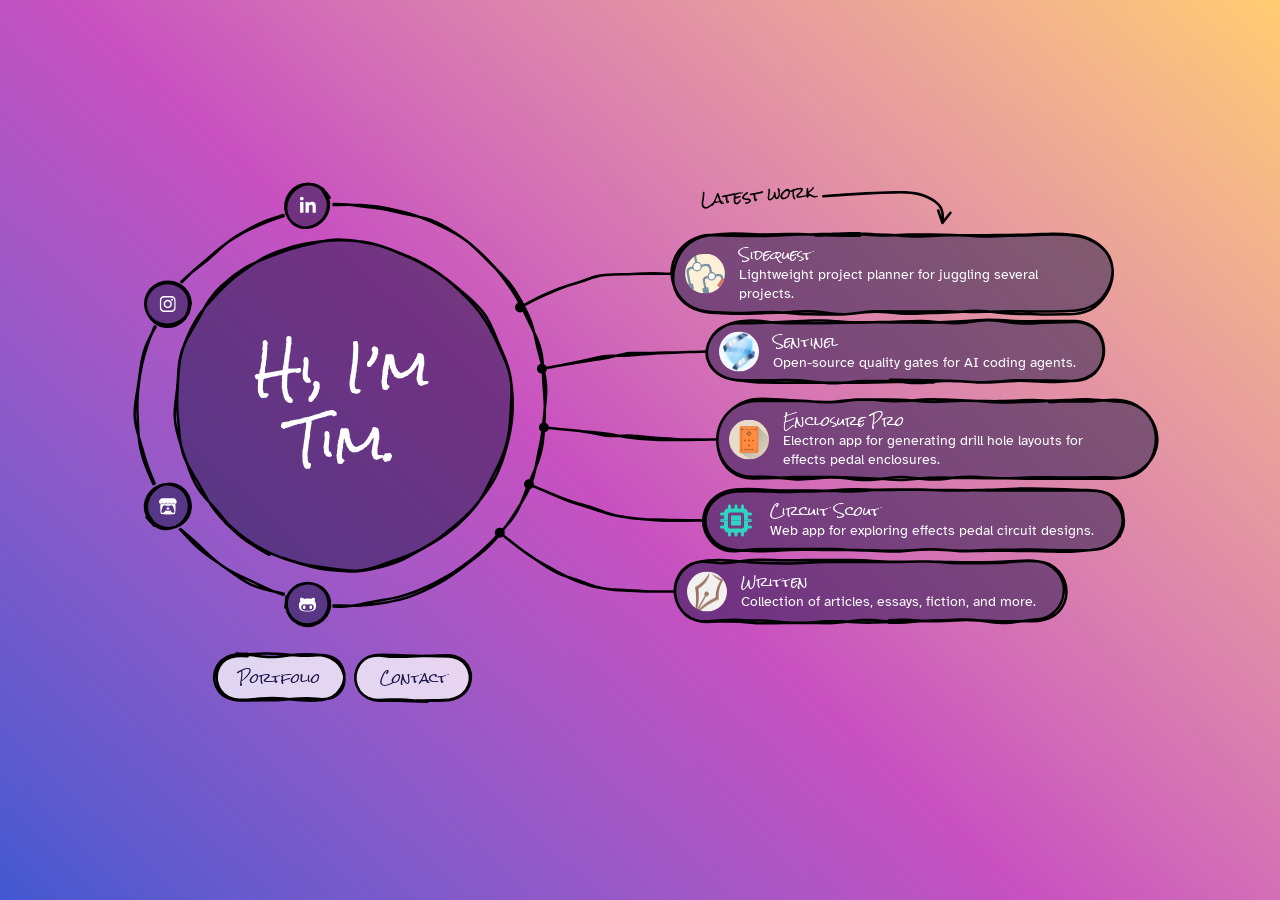
==== commit 69f8fc98: "Add social card and Open Graph tags" ====
--- a/index.html
+++ b/index.html
@@ -15,6 +15,20 @@
     <title>Tim Samoff | Games, Apps, and Writing</title>
     <meta name="description" content="Tim Samoff is a Southern California-based game designer, educator, and media producer creating games, apps, interactive experiences, and written work.">
     <link rel="canonical" href="https://samoff.com/">
+    <meta property="og:title" content="Tim Samoff | Games, Apps, and Writing">
+    <meta property="og:description" content="Tim Samoff is a Southern California-based game designer, educator, and media producer creating games, apps, interactive experiences, and written work.">
+    <meta property="og:url" content="https://samoff.com/">
+    <meta property="og:type" content="website">
+    <meta property="og:site_name" content="Tim Samoff">
+    <meta property="og:locale" content="en_US">
+    <meta property="og:image" content="https://samoff.com/samoff-com-social.png">
+    <meta property="og:image:width" content="1200">
+    <meta property="og:image:height" content="630">
+    <meta property="og:image:alt" content="The samoff.com home page: a circle reading I explore, ringed by social icons, beside five project links over a purple-to-orange gradient.">
+    <meta name="twitter:card" content="summary_large_image">
+    <meta name="twitter:title" content="Tim Samoff | Games, Apps, and Writing">
+    <meta name="twitter:description" content="Tim Samoff is a Southern California-based game designer, educator, and media producer creating games, apps, interactive experiences, and written work.">
+    <meta name="twitter:image" content="https://samoff.com/samoff-com-social.png">
     <link rel="icon" href="favicon.ico" sizes="any">
     <link rel="icon" href="favicon.png" type="image/png" sizes="32x32">
     <link rel="apple-touch-icon" href="apple-touch-icon.png">
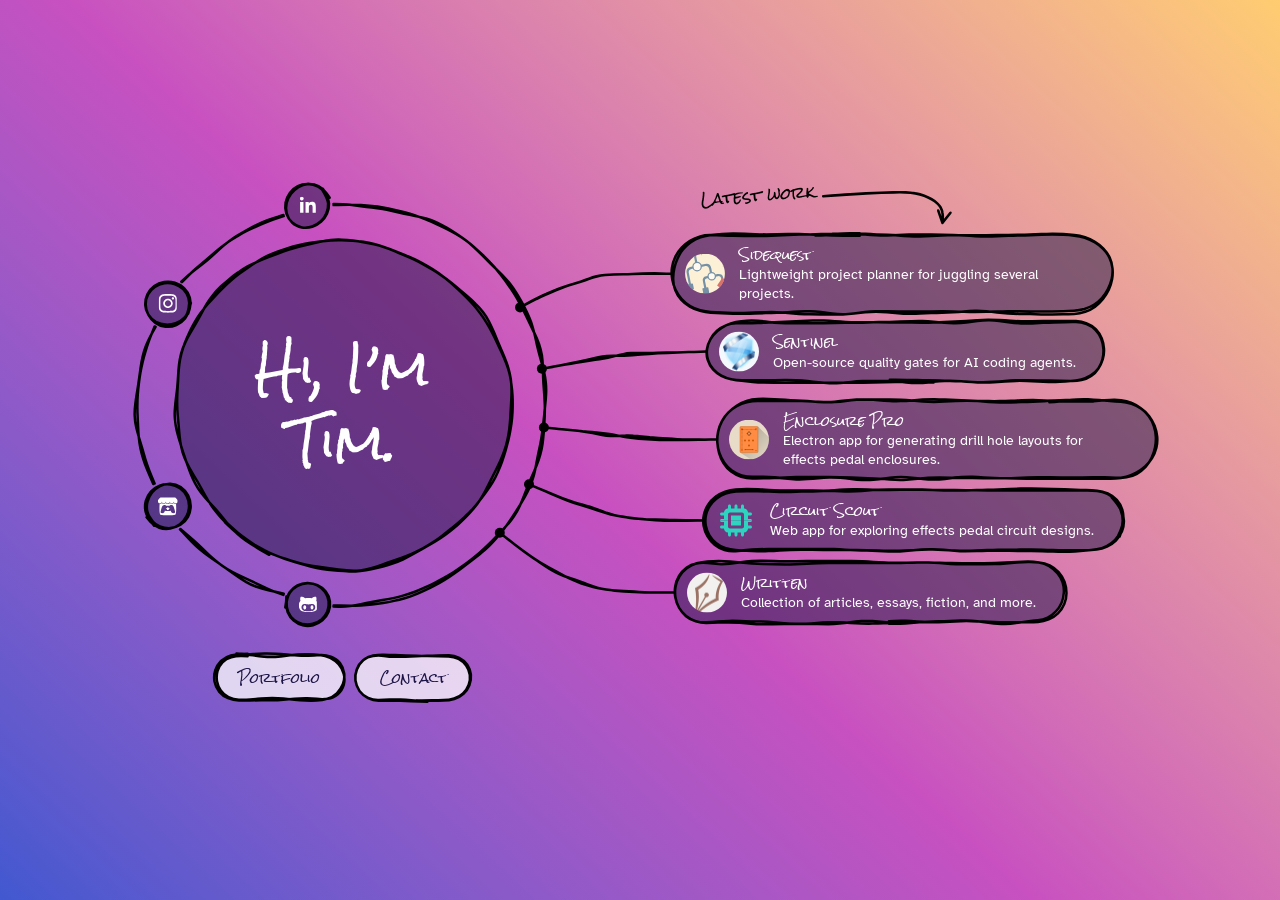
==== commit 23415721: "Link moved projects to offware.io" ====
--- a/index.html
+++ b/index.html
@@ -90,7 +90,7 @@
         <h2 class="tape" id="work-title">Latest work</h2>
         <ul class="pills">
           <li>
-            <a class="pill" href="/sidequest/">
+            <a class="pill" href="https://offware.io/sidequest/">
               <span class="glyph"><img src="img/sidequest.svg" alt="" width="40" height="40" draggable="false"></span>
               <span class="pill-text">
                 <span class="name">Sidequest</span>
@@ -99,7 +99,7 @@
             </a>
           </li>
           <li>
-            <a class="pill" href="/sentinel/">
+            <a class="pill" href="https://offware.io/sentinel/">
               <span class="glyph"><img src="img/sentinel.png" alt="" width="40" height="40" draggable="false"></span>
               <span class="pill-text">
                 <span class="name">Sentinel</span>
@@ -108,7 +108,7 @@
             </a>
           </li>
           <li>
-            <a class="pill" href="/enclosure-pro">
+            <a class="pill" href="https://offware.io/enclosure-pro/">
               <span class="glyph"><img src="img/enclosure-pro.svg" alt="" width="40" height="40" draggable="false"></span>
               <span class="pill-text">
                 <span class="name">Enclosure Pro</span>
--- a/css/home.css
+++ b/css/home.css
@@ -269,10 +269,15 @@
 }
 
 .social a svg {
-    height: var(--icon);
+    height: calc(var(--icon) * var(--icon-scale, 1));
     width: auto;
     fill: currentColor;
 }
+
+/* GitHub, itch.io, and Instagram read small next to LinkedIn at the same height. */
+.social a[aria-label="GitHub"],
+.social a[aria-label="itch.io"] { --icon-scale: 1.1; }
+.social a[aria-label="Instagram"] { --icon-scale: 1.15; }
 
 .social a:hover,
 .social a:focus-visible { color: var(--ink); }
@@ -289,7 +294,7 @@
     color: var(--note);
     background: var(--tint);
     padding: 3px 10px 1px;
-    border-radius: 999px;
+    border-radius: 0;
     white-space: nowrap;
     pointer-events: none;
     opacity: 0;
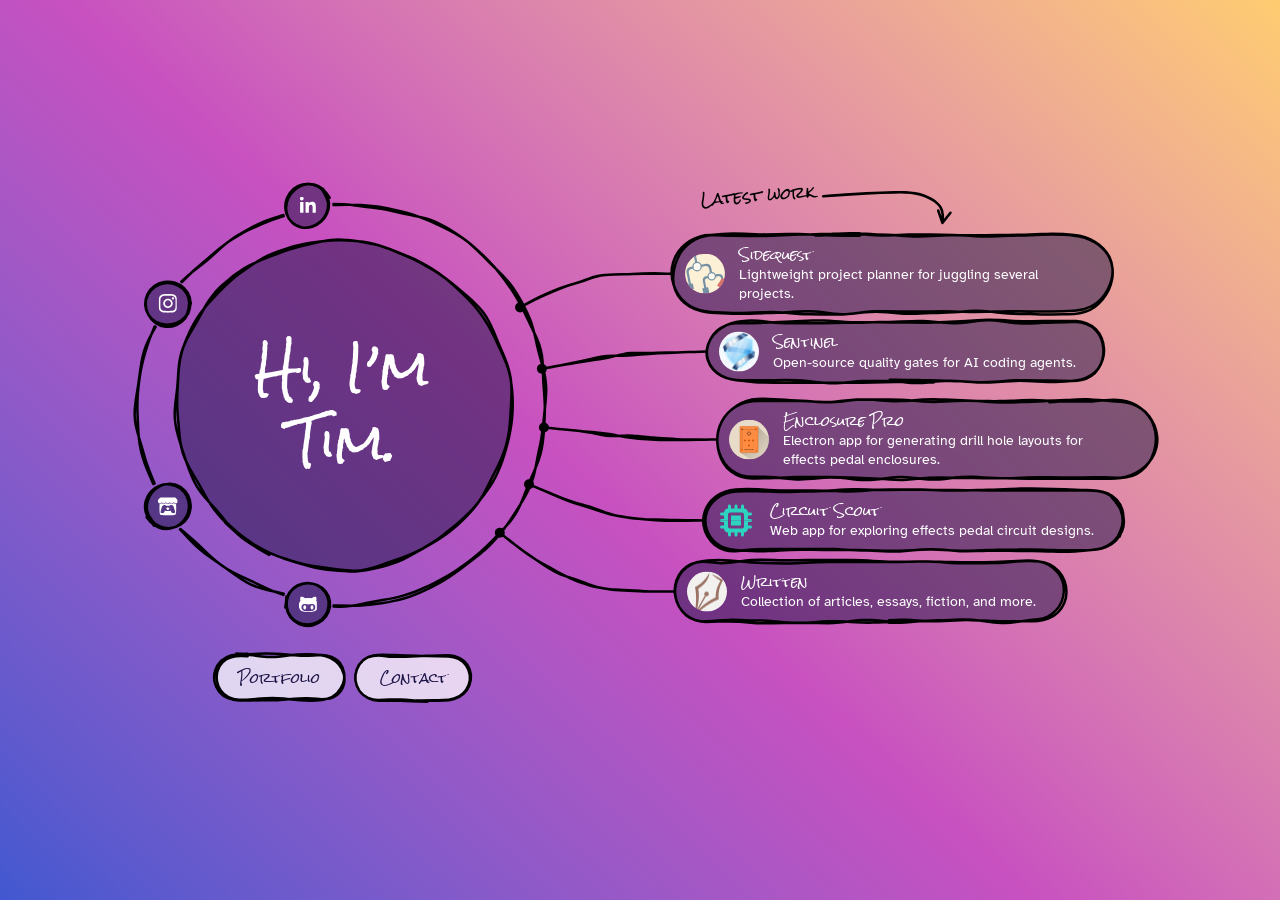
==== commit df004db5: "Redirect and link Circuit Scout at its new subdomain" ====
--- a/index.html
+++ b/index.html
@@ -117,7 +117,7 @@
             </a>
           </li>
           <li>
-            <a class="pill" href="/circuit-scout">
+            <a class="pill" href="https://circuit-scout.offware.io/">
               <span class="glyph"><img src="img/circuit-scout.svg" alt="" width="40" height="40" draggable="false"></span>
               <span class="pill-text">
                 <span class="name">Circuit Scout</span>
